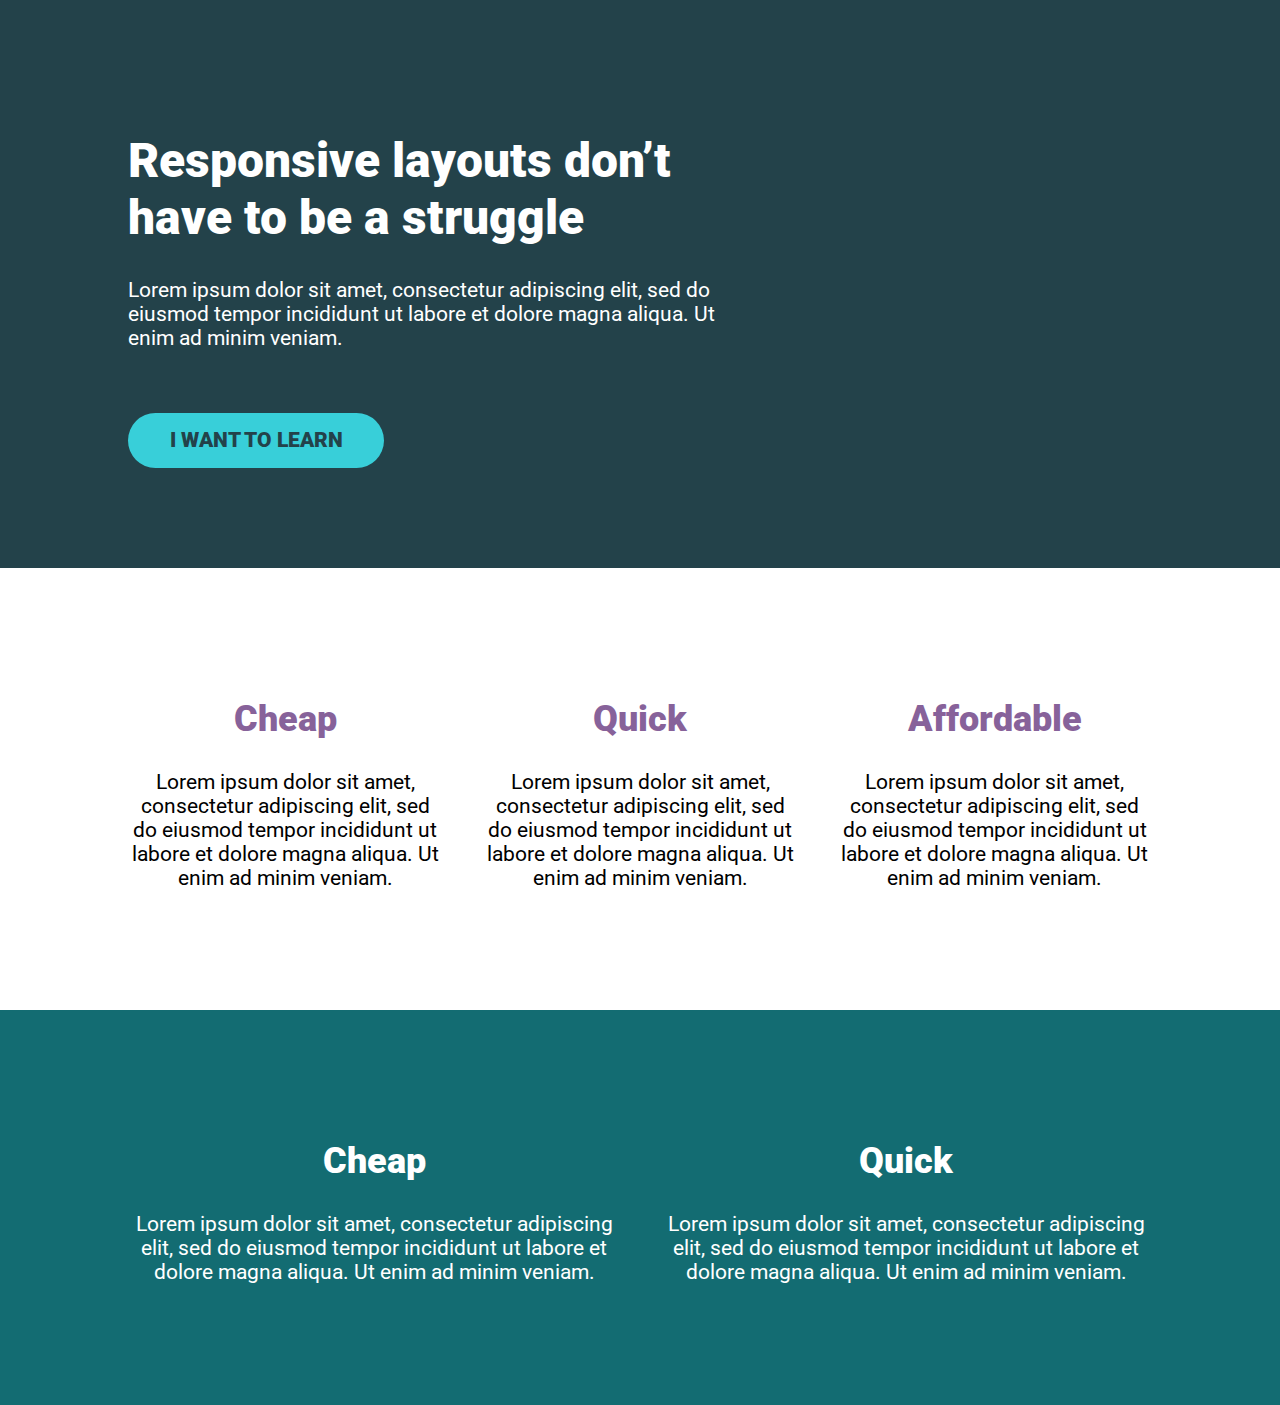
==== fc01/index.html @ 451f5998 "initial commit" ====
<!DOCTYPE html>
<html lang="en">
  <head>
    <meta charset="UTF-8" />
    <meta name="viewport" content="width=device-width, initial-scale=1.0" />
    <title>Challenge time!</title>
    <link
      href="https://fonts.googleapis.com/css2?family=Roboto:wght@400;900&display=swap"
      rel="stylesheet"
    />
    <link rel="stylesheet" href="style.css" />
  </head>
  <body>
    <div class="hero">
      <div class="container">
        <div class="hero__text">
          <h1>Responsive layouts don’t have to be a struggle</h1>
          <p>
            Lorem ipsum dolor sit amet, consectetur adipiscing elit, sed do
            eiusmod tempor incididunt ut labore et dolore magna aliqua. Ut enim
            ad minim veniam.
          </p>
          <a href="#" class="btn">I want to learn</a>
        </div>
      </div>
    </div>
    <div class="container">
      <div class="row">
        <div class="col">
          <h2>Cheap</h2>
          <p>
            Lorem ipsum dolor sit amet, consectetur adipiscing elit, sed do
            eiusmod tempor incididunt ut labore et dolore magna aliqua. Ut enim
            ad minim veniam.
          </p>
        </div>
        <div class="col">
          <h2>Quick</h2>
          <p>
            Lorem ipsum dolor sit amet, consectetur adipiscing elit, sed do
            eiusmod tempor incididunt ut labore et dolore magna aliqua. Ut enim
            ad minim veniam.
          </p>
        </div>
        <div class="col">
          <h2>Affordable</h2>
          <p>
            Lorem ipsum dolor sit amet, consectetur adipiscing elit, sed do
            eiusmod tempor incididunt ut labore et dolore magna aliqua. Ut enim
            ad minim veniam.
          </p>
        </div>
      </div>
    </div>
    <div class="boottom">
      <div class="container">
        <div class="row">
          <div class="col">
            <h2>Cheap</h2>
            <p>
              Lorem ipsum dolor sit amet, consectetur adipiscing elit, sed do
              eiusmod tempor incididunt ut labore et dolore magna aliqua. Ut
              enim ad minim veniam.
            </p>
          </div>
          <div class="col">
            <h2>Quick</h2>
            <p>
              Lorem ipsum dolor sit amet, consectetur adipiscing elit, sed do
              eiusmod tempor incididunt ut labore et dolore magna aliqua. Ut
              enim ad minim veniam.
            </p>
          </div>
        </div>
      </div>
    </div>
  </body>
</html>
---- fc01/style.css ----
/* 
////// For this challenge ///////

- You will have to modify the HTML

- You can add new classes in the HTML
  if you need to

// Requirements
1. The headings in the first row must be
   a different color
2. The two .col at the bottom must go next
   to one another
3. The section at the bottom should have
   a dark background color and a different
   color of text
4. I've removed the "gap" that I created,
   so you'll have to add it back in

   */

*,
*::before,
*::after {
  box-sizing: border-box;
}

body {
  margin: 0;
  font-family: "Roboto", sans-serif;
  font-size: 1.3rem;
}

h1 {
  font-size: 3rem;
  font-weight: 900;
}

.container {
  width: 80%;
  max-width: 1100px;
  margin: 0 auto;
}

.hero {
  padding: 100px 0;
  background-color: #23424a;
  color: #fff;
}

.hero__text {
  width: 60%;
}

.hero p {
  margin-bottom: 3em;
}

.btn {
  display: inline-block;
  text-decoration: none;
  text-transform: uppercase;
  color: #23424a;
  font-weight: 900;
  background-color: #38cfd9;
  padding: 0.75em 2em;
  border-radius: 100px;
}

.btn:hover,
.btn:focus {
  opacity: 0.75;
}

.row {
  padding: 100px 0;
  /* display: flex => flex container */
  display: flex;

  /* can't use yet */
  /* gap: 20px; */
}

.col + .col {
  margin-left: 40px;
}
.col {
  /* these are now flex items */
  width: 100%;
  text-align: center;
}

.col h2 {
  font-size: 2.25rem;
  font-weight: 900;
  color: #87629a;
}

.boottom {
  background-color: #136c72;
  color: white;
}

.boottom h2 {
  color: white;
}
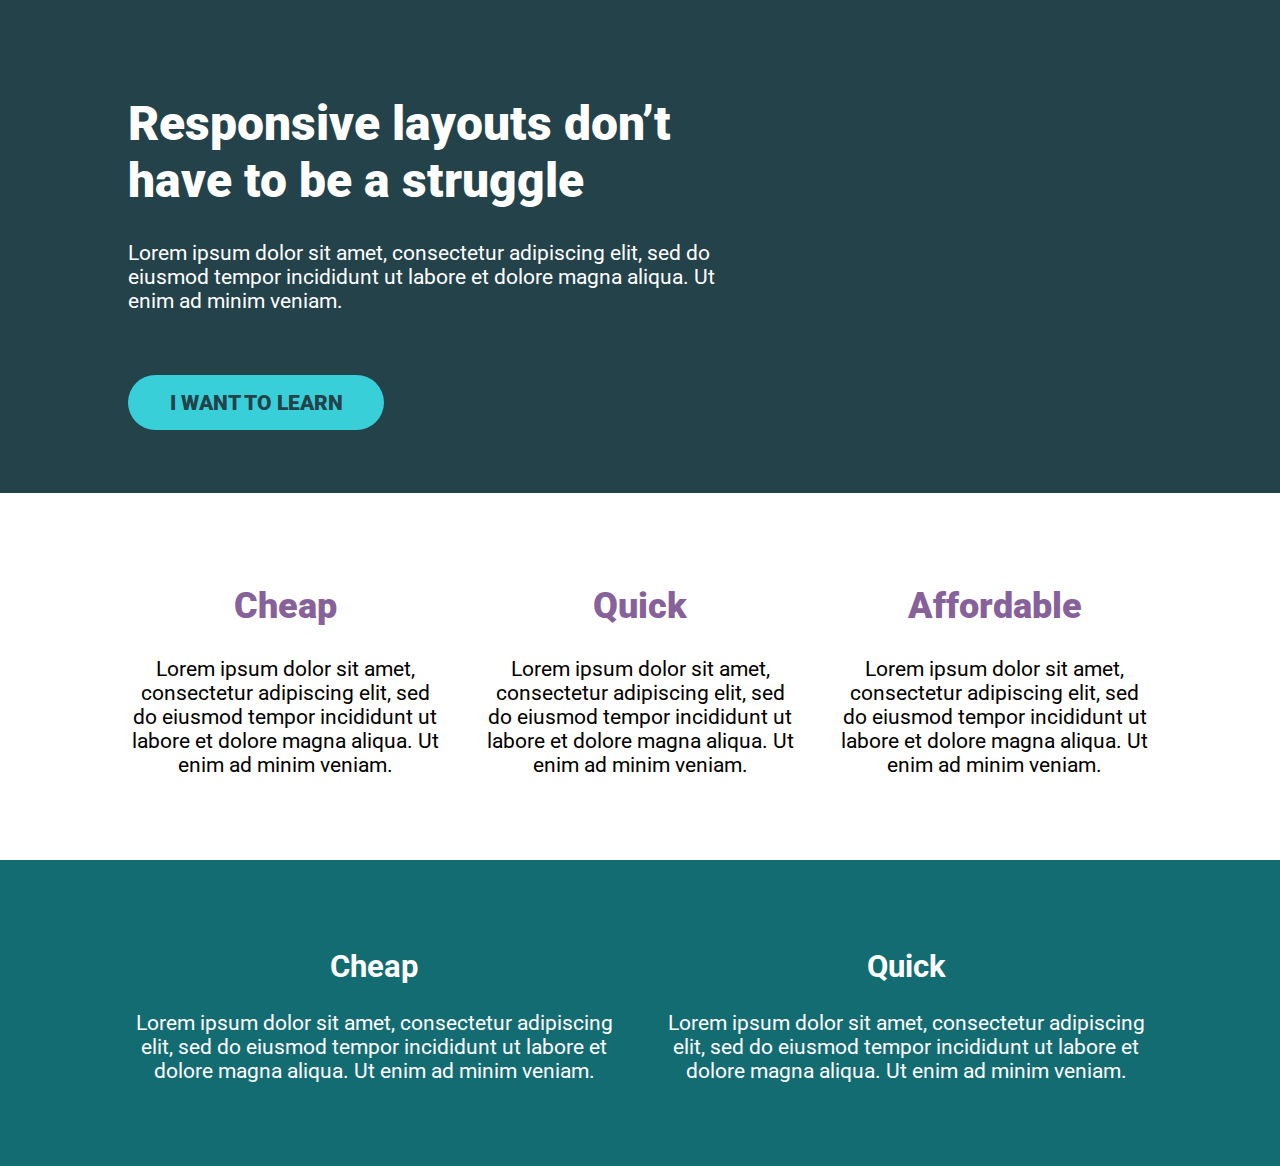
==== commit 658a28b8: "fc01 html optimization" ====
--- a/fc01/index.html
+++ b/fc01/index.html
@@ -11,7 +11,7 @@
     <link rel="stylesheet" href="style.css" />
   </head>
   <body>
-    <div class="hero">
+    <section class="hero">
       <div class="container">
         <div class="hero__text">
           <h1>Responsive layouts don’t have to be a struggle</h1>
@@ -23,9 +23,37 @@
           <a href="#" class="btn">I want to learn</a>
         </div>
       </div>
-    </div>
-    <div class="container">
-      <div class="row">
+    </section>
+    <section class="three-col">
+      <div class="container row">
+        <div class="col">
+          <h2 class="three-col__title">Cheap</h2>
+          <p>
+            Lorem ipsum dolor sit amet, consectetur adipiscing elit, sed do
+            eiusmod tempor incididunt ut labore et dolore magna aliqua. Ut enim
+            ad minim veniam.
+          </p>
+        </div>
+        <div class="col">
+          <h2 class="three-col__title">Quick</h2>
+          <p>
+            Lorem ipsum dolor sit amet, consectetur adipiscing elit, sed do
+            eiusmod tempor incididunt ut labore et dolore magna aliqua. Ut enim
+            ad minim veniam.
+          </p>
+        </div>
+        <div class="col">
+          <h2 class="three-col__title">Affordable</h2>
+          <p>
+            Lorem ipsum dolor sit amet, consectetur adipiscing elit, sed do
+            eiusmod tempor incididunt ut labore et dolore magna aliqua. Ut enim
+            ad minim veniam.
+          </p>
+        </div>
+      </div>
+    </section>
+    <section class="boottom">
+      <div class="container row">
         <div class="col">
           <h2>Cheap</h2>
           <p>
@@ -42,37 +70,7 @@
             ad minim veniam.
           </p>
         </div>
-        <div class="col">
-          <h2>Affordable</h2>
-          <p>
-            Lorem ipsum dolor sit amet, consectetur adipiscing elit, sed do
-            eiusmod tempor incididunt ut labore et dolore magna aliqua. Ut enim
-            ad minim veniam.
-          </p>
-        </div>
       </div>
-    </div>
-    <div class="boottom">
-      <div class="container">
-        <div class="row">
-          <div class="col">
-            <h2>Cheap</h2>
-            <p>
-              Lorem ipsum dolor sit amet, consectetur adipiscing elit, sed do
-              eiusmod tempor incididunt ut labore et dolore magna aliqua. Ut
-              enim ad minim veniam.
-            </p>
-          </div>
-          <div class="col">
-            <h2>Quick</h2>
-            <p>
-              Lorem ipsum dolor sit amet, consectetur adipiscing elit, sed do
-              eiusmod tempor incididunt ut labore et dolore magna aliqua. Ut
-              enim ad minim veniam.
-            </p>
-          </div>
-        </div>
-      </div>
-    </div>
+    </section>
   </body>
 </html>
--- a/fc01/style.css
+++ b/fc01/style.css
@@ -43,7 +43,7 @@
 }
 
 .hero {
-  padding: 100px 0;
+  padding: 3em 0;
   background-color: #23424a;
   color: #fff;
 }
@@ -73,8 +73,6 @@
 }
 
 .row {
-  padding: 100px 0;
-  /* display: flex => flex container */
   display: flex;
 
   /* can't use yet */
@@ -85,22 +83,22 @@
   margin-left: 40px;
 }
 .col {
-  /* these are now flex items */
   width: 100%;
   text-align: center;
 }
 
-.col h2 {
+.three-col {
+  padding: 3em 0;
+}
+
+.three-col__title {
   font-size: 2.25rem;
   font-weight: 900;
   color: #87629a;
 }
 
 .boottom {
+  padding: 3em 0;
   background-color: #136c72;
   color: white;
 }
-
-.boottom h2 {
-  color: white;
-}
